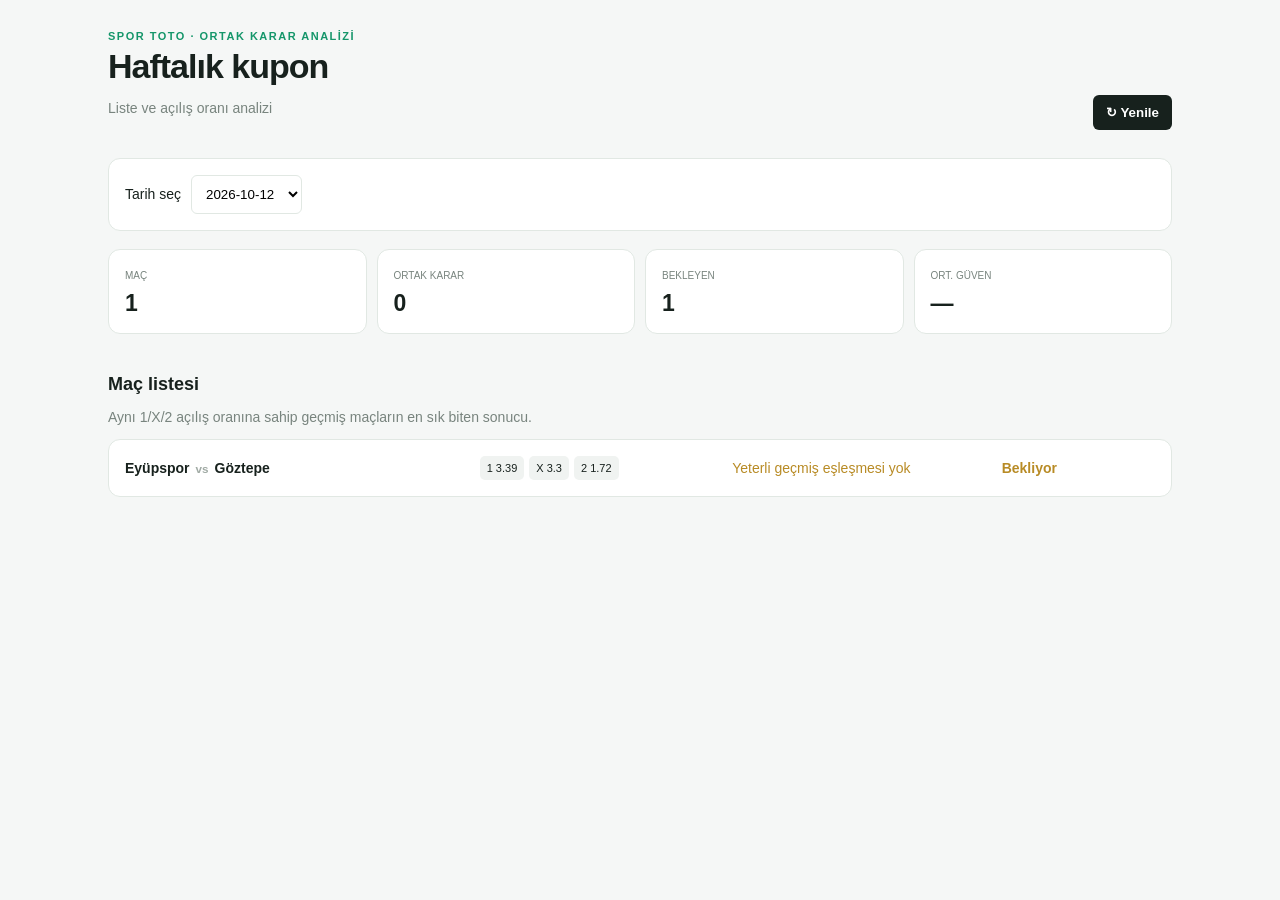
==== toto/index.html @ fe747ac4 "Add files via upload" ====
<!doctype html>
<html lang="tr">
<head>
  <meta charset="utf-8">
  <meta name="viewport" content="width=device-width, initial-scale=1">
  <title>Spor Toto Ortak Karar</title>
  <link rel="stylesheet" href="styles.css">
</head>
<body>
  <main class="wrap">
    <header><div><div class="eyebrow">SPOR TOTO · ORTAK KARAR ANALİZİ</div><h1>Haftalık kupon</h1><p>Liste ve açılış oranı analizi</p></div><button id="reload">↻ Yenile</button></header>
    <section class="panel"><label for="date">Tarih seç</label><select id="date"></select></section>
    <section class="stats"><div class="panel stat"><small>MAÇ</small><b id="count">—</b></div><div class="panel stat"><small>ORTAK KARAR</small><b id="decisions">—</b></div><div class="panel stat"><small>BEKLEYEN</small><b id="pending">—</b></div><div class="panel stat"><small>ORT. GÜVEN</small><b id="confidence">—</b></div></section>
    <section><h2>Maç listesi</h2><p class="muted">Aynı 1/X/2 açılış oranına sahip geçmiş maçların en sık biten sonucu.</p><div id="list"></div></section>
  </main>
  <script src="app.js"></script>
</body>
</html>
---- toto/styles.css ----
:root{--bg:#f5f7f6;--ink:#17211d;--muted:#78847e;--line:#e1e8e3;--green:#15966a;--red:#d85e5e;--yellow:#b88b25}*{box-sizing:border-box}body{margin:0;background:var(--bg);color:var(--ink);font:14px Arial,sans-serif}.wrap{max-width:1100px;margin:auto;padding:30px 18px 60px}header{display:flex;justify-content:space-between;align-items:end;margin-bottom:28px}h1{margin:5px 0;font-size:34px;letter-spacing:-1px}h2{font-size:18px;margin:0 0 5px}.eyebrow{font-size:11px;letter-spacing:1.5px;color:var(--green);font-weight:bold}.muted,p{color:var(--muted)}.panel,.match{background:#fff;border:1px solid var(--line);border-radius:12px}.panel{padding:16px;margin-bottom:18px}.stats{display:grid;grid-template-columns:repeat(4,1fr);gap:10px;margin-bottom:22px}.stat b{display:block;font-size:23px;margin-top:8px}.stat small{color:var(--muted);font-size:10px}button{border:0;border-radius:6px;padding:10px 13px;background:#17211d;color:#fff;cursor:pointer;font-weight:bold}select{margin-left:10px;padding:10px;border:1px solid var(--line);border-radius:6px;background:#fff}.match{display:grid;grid-template-columns:2fr 1.4fr 1.5fr .9fr;gap:14px;align-items:center;padding:16px;margin:8px 0}.teams{font-weight:bold}.teams small{color:#a0aaa4;margin:0 6px}.odds{display:flex;gap:5px;flex-wrap:wrap}.odd{padding:6px 7px;border-radius:5px;background:#f0f3f1;font-size:11px}.selected{background:#e0f6ed;color:var(--green);font-weight:bold}.pick{display:inline-block;background:#eeeafd;color:#6654bf;border-radius:5px;padding:7px 9px;font-weight:bold}.status{font-weight:bold;white-space:nowrap}.won{color:var(--green)}.lost{color:var(--red)}.pending{color:var(--yellow)}small{color:var(--muted)}@media(max-width:760px){header{display:block}.stats{grid-template-columns:repeat(2,1fr)}.match{grid-template-columns:1fr 1fr}.status{grid-column:2}.pick{grid-column:1}.odds{grid-column:2}}
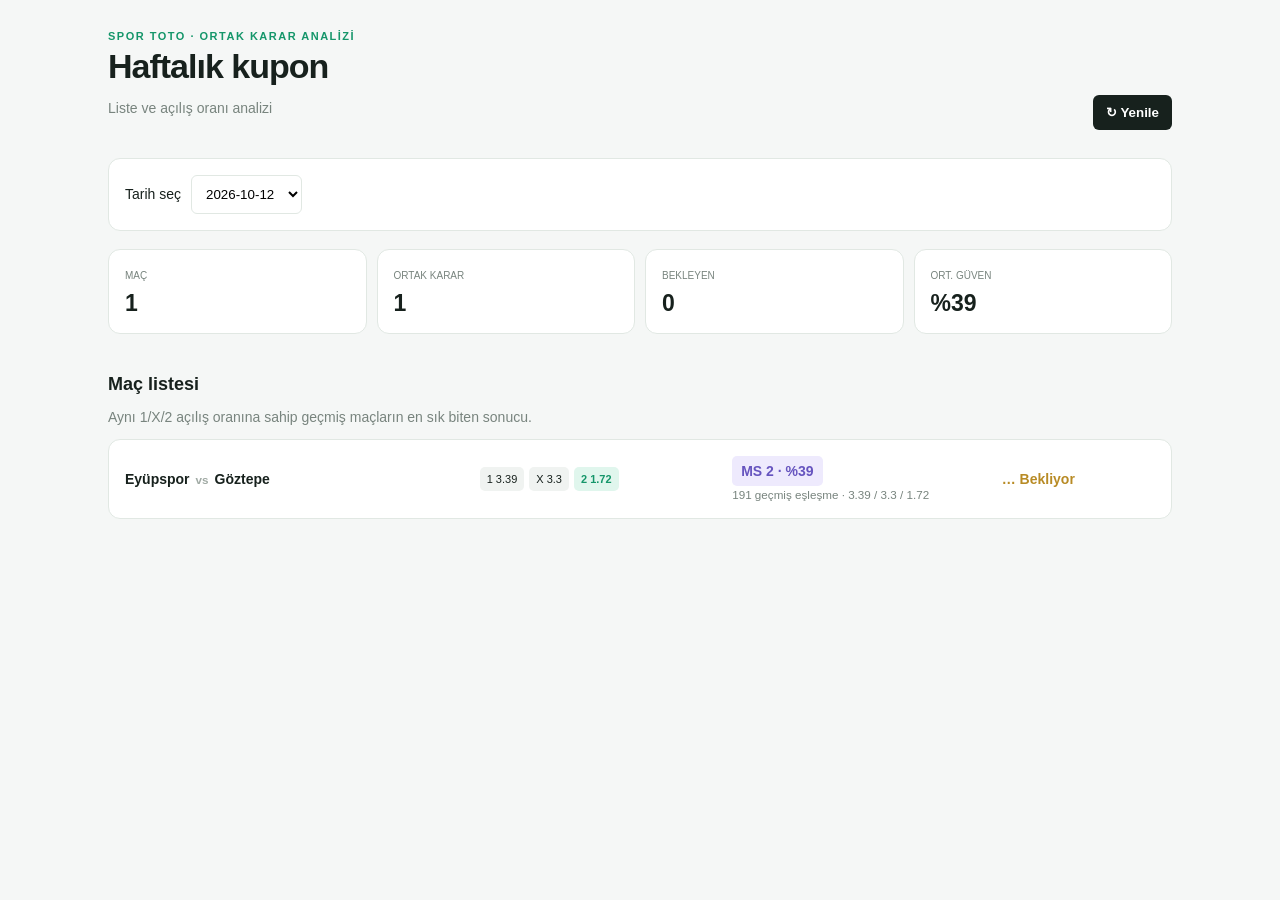
==== commit 114e01db: "Add files via upload" ====
--- a/toto/index.html
+++ b/toto/index.html
@@ -13,6 +13,6 @@
     <section class="stats"><div class="panel stat"><small>MAÇ</small><b id="count">—</b></div><div class="panel stat"><small>ORTAK KARAR</small><b id="decisions">—</b></div><div class="panel stat"><small>BEKLEYEN</small><b id="pending">—</b></div><div class="panel stat"><small>ORT. GÜVEN</small><b id="confidence">—</b></div></section>
     <section><h2>Maç listesi</h2><p class="muted">Aynı 1/X/2 açılış oranına sahip geçmiş maçların en sık biten sonucu.</p><div id="list"></div></section>
   </main>
-  <script src="app.js"></script>
+  <script src="app.js?v=2"></script>
 </body>
 </html>
